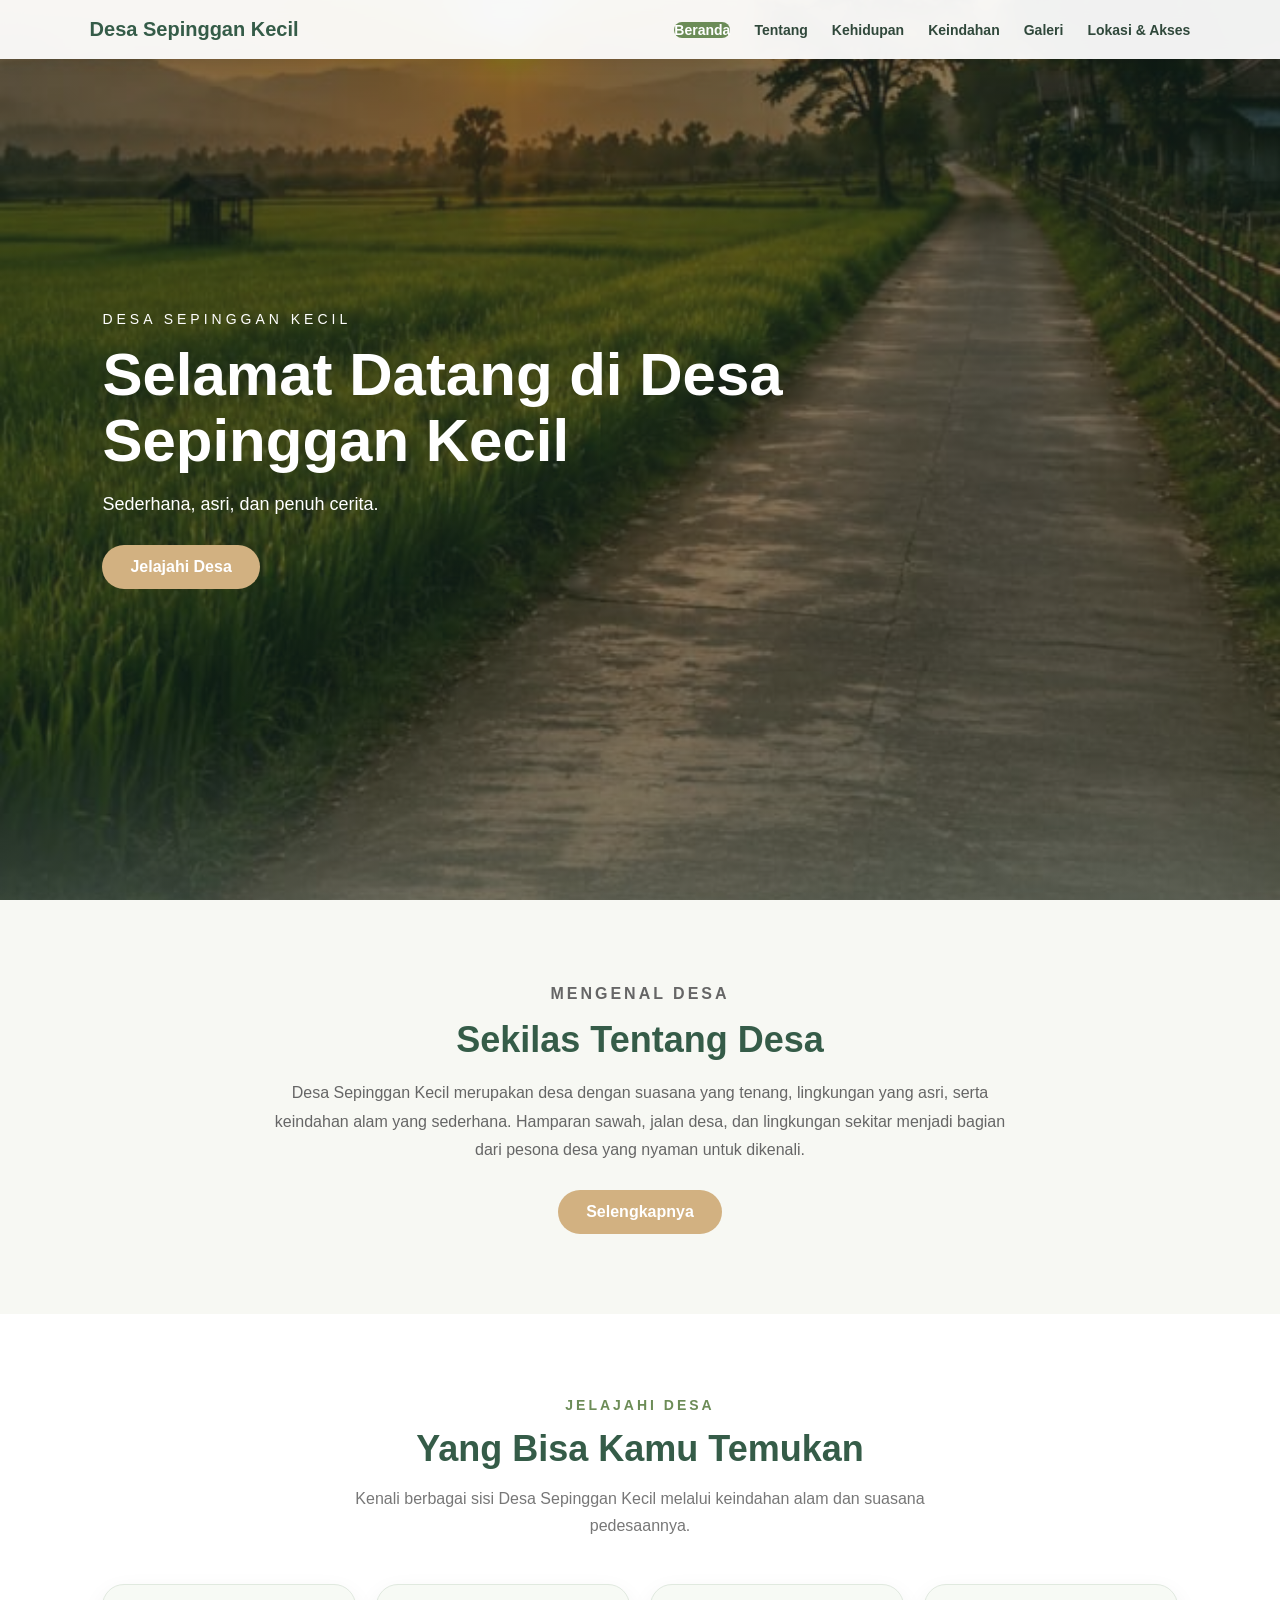
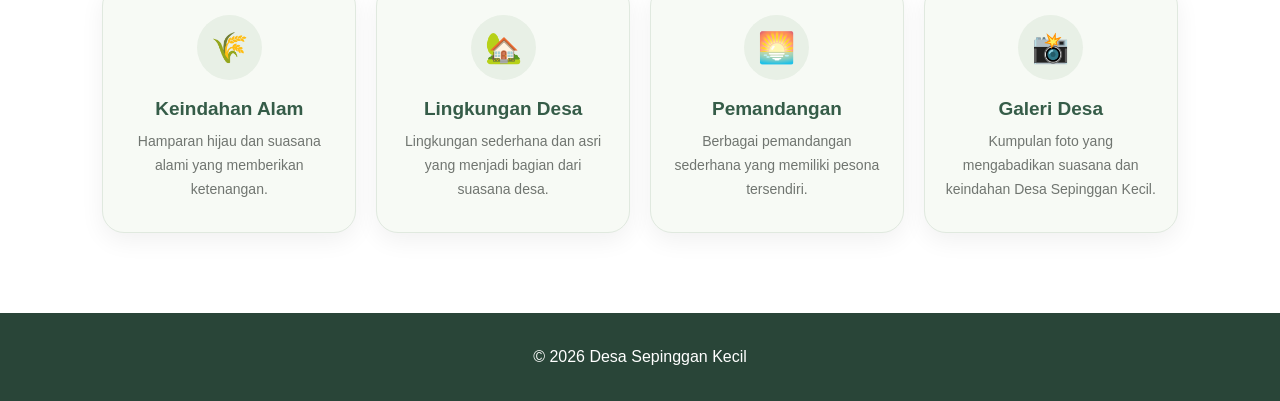
==== index.html @ f576acca "Update index.html" ====
<!DOCTYPE html>
<html lang="id">

<head>
    <meta charset="UTF-8">
    <meta name="viewport" content="width=device-width, initial-scale=1.0">

    <title>Desa Sepinggan Kecil</title>

    <link rel="stylesheet" href="style.css">
</head>

<body>

<nav>

    <div class="logo">
        Desa Sepinggan Kecil
    </div>

    <ul>
        <li><a href="index.html" class="active">Beranda</a></li>
        <li><a href="tentang.html">Tentang</a></li>
        <li><a href="kehidupan.html">Kehidupan</a></li>
        <li><a href="keindahan.html">Keindahan</a></li>
        <li><a href="galeri.html">Galeri</a></li>
        <li><a href="lokasi.html">Lokasi & Akses</a></li>
    </ul>

</nav>


<!-- HERO -->

<section class="hero">

    <div class="hero-content">

        <div class="hero-small">
            DESA SEPINGGAN KECIL
        </div>

        <h1>
            Selamat Datang di Desa Sepinggan Kecil
        </h1>

        <p>
            Sederhana, asri, dan penuh cerita.
        </p>

        <a href="#sekilas" class="btn">
            Jelajahi Desa
        </a>

    </div>

</section>


<!-- SEKILAS TENTANG DESA -->

<section class="sekilas" id="sekilas">

    <div class="sekilas-content">

        <p class="sekilas-label">
            Mengenal Desa
        </p>

        <h2>
            Sekilas Tentang Desa
        </h2>

        <p>
            Desa Sepinggan Kecil merupakan desa dengan suasana
            yang tenang, lingkungan yang asri, serta keindahan
            alam yang sederhana. Hamparan sawah, jalan desa,
            dan lingkungan sekitar menjadi bagian dari pesona
            desa yang nyaman untuk dikenali.
        </p>

        <a href="tentang.html" class="btn">
            Selengkapnya
        </a>

    </div>

</section>


<!-- YANG BISA KAMU TEMUKAN -->

<section class="temukan">

    <div class="temukan-title">

        <p class="label">
            Jelajahi Desa
        </p>

        <h2>
            Yang Bisa Kamu Temukan
        </h2>

        <p>
            Kenali berbagai sisi Desa Sepinggan Kecil melalui
            keindahan alam dan suasana pedesaannya.
        </p>

    </div>


    <div class="temukan-container">


        <div class="temukan-card">

            <div class="temukan-icon">
                🌾
            </div>

            <h3>
                Keindahan Alam
            </h3>

            <p>
                Hamparan hijau dan suasana alami yang memberikan
                ketenangan.
            </p>

        </div>


        <div class="temukan-card">

            <div class="temukan-icon">
                🏡
            </div>

            <h3>
                Lingkungan Desa
            </h3>

            <p>
                Lingkungan sederhana dan asri yang menjadi bagian
                dari suasana desa.
            </p>

        </div>


        <div class="temukan-card">

            <div class="temukan-icon">
                🌅
            </div>

            <h3>
                Pemandangan
            </h3>

            <p>
                Berbagai pemandangan sederhana yang memiliki
                pesona tersendiri.
            </p>

        </div>


        <div class="temukan-card">

            <div class="temukan-icon">
                📸
            </div>

            <h3>
                Galeri Desa
            </h3>

            <p>
                Kumpulan foto yang mengabadikan suasana dan
                keindahan Desa Sepinggan Kecil.
            </p>

        </div>


    </div>

</section>


<!-- FOOTER -->

<footer>

    <p>
        © 2026 Desa Sepinggan Kecil
    </p>

</footer>

</body>
    </html>
---- style.css ----
/* =========================================
RESET
========================================= */

* {
    margin: 0;
    padding: 0;
    box-sizing: border-box;
    scroll-behavior: smooth;
}

body {
    margin: 0;
    font-family: Arial, sans-serif;
    background-image: url("background-sawah.jpg");
    background-size: cover;
    background-position: center;
    background-attachment: fixed;
}


/* =========================================
NAVBAR
========================================= */

nav {
    position: fixed;
    top: 0;
    left: 0;
    width: 100%;
    padding: 18px 7%;
    display: flex;
    justify-content: space-between;
    align-items: center;
    background: rgba(255,255,255,0.94);
    backdrop-filter: blur(10px);
    box-shadow: 0 3px 15px rgba(0,0,0,0.08);
    z-index: 1000;
}

.logo {
    font-size: 20px;
    font-weight: bold;
    color: #355c48;
}

nav ul {
    display: flex;
    gap: 24px;
    list-style: none;
}

nav ul li a {
    text-decoration: none;
    color: #30483b;
    font-size: 14px;
    font-weight: 600;
}

nav ul li a:hover {
    color: #a27b4e;
}


/* =========================================
LANDING PAGE
========================================= */

.hero {
    min-height: 100vh;
    padding: 120px 8%;
    display: flex;
    align-items: center;

    background:
        linear-gradient(rgba(25,48,38,0.52), rgba(25,48,38,0.52)),
        url("hero.jpg") center/cover no-repeat;

    color: white;
}

.hero-content {
    max-width: 700px;
}

.hero-small {
    letter-spacing: 4px;
    font-size: 14px;
    margin-bottom: 15px;
}

.hero h1 {
    font-size: 60px;
    line-height: 1.1;
    margin-bottom: 20px;
}

.hero p {
    font-size: 18px;
    margin-bottom: 30px;
}

.btn {
    display: inline-block;
    padding: 13px 28px;
    background: #d2b181;
    color: white;
    text-decoration: none;
    border-radius: 30px;
    font-weight: bold;
}

.btn:hover {
    background: #ad8a5d;
}


/* =========================================
SECTION
========================================= */

section {
    padding: 90px 8%;
}

.title {
    text-align: center;
    margin-bottom: 45px;
}

.title h2 {
    font-size: 36px;
    color: #355c48;
    margin-bottom: 10px;
}

.title p {
    color: #777;
}


/* =========================================
ABOUT
========================================= */

.about {
    max-width: 1100px;
    margin: auto;
    display: grid;
    grid-template-columns: 1fr 1fr;
    gap: 45px;
    align-items: center;
}

.about img {
    width: 100%;
    height: 380px;
    object-fit: cover;
    border-radius: 25px;
    box-shadow: 0 10px 30px rgba(0,0,0,0.12);
}


/* =========================================
CARDS
========================================= */

.card-container {
    max-width: 1100px;
    margin: auto;
    display: grid;
    grid-template-columns: repeat(3, 1fr);
    gap: 25px;
}

.card {
    background: white;
    padding: 30px;
    border-radius: 22px;
    box-shadow: 0 8px 25px rgba(0,0,0,0.07);
    transition: 0.3s;
}

.card:hover {
    transform: translateY(-8px);
}

.card img {
    width: 100%;
    height: 210px;
    object-fit: cover;
    border-radius: 17px;
    margin-bottom: 15px;
}

.card h3 {
    color: #355c48;
    margin-bottom: 10px;
}


/* =========================================
PAGE HEADER
========================================= */

.page-header {
    padding: 150px 8% 80px;
    text-align: center;
    background: #355c48;
    color: white;
}

.page-header h1 {
    font-size: 45px;
    margin-bottom: 10px;
}


/* =========================================
CONTENT
========================================= */

.content {
    max-width: 1000px;
    margin: auto;
}

.info-box {
    background: white;
    padding: 35px;
    margin-bottom: 25px;
    border-radius: 22px;
    box-shadow: 0 8px 25px rgba(0,0,0,0.07);
}

.info-box h2 {
    color: #355c48;
    margin-bottom: 15px;
}


/* =========================================
GALLERY
========================================= */

.gallery {
    max-width: 1100px;
    margin: auto;
    display: grid;
    grid-template-columns: repeat(3, 1fr);
    gap: 20px;
}

.gallery img {
    width: 100%;
    height: 240px;
    object-fit: cover;
    border-radius: 20px;
    transition: 0.3s;
}

.gallery img:hover {
    transform: scale(1.03);
}


/* =========================================
FOOTER
========================================= */

footer {
    padding: 35px;
    text-align: center;
    background: #294538;
    color: white;
}


/* =========================================
HP
========================================= */

@media (max-width: 800px) {

    nav {
        padding: 14px 5%;
        flex-direction: column;
        gap: 10px;
    }

    nav ul {
        gap: 10px;
        flex-wrap: wrap;
        justify-content: center;
    }

    nav ul li a {
        font-size: 11px;
    }

    .hero {
        padding: 150px 7% 80px;
    }

    .hero h1 {
        font-size: 42px;
    }

    .hero p {
        font-size: 16px;
    }

    .about,
    .card-container,
    .gallery {
        grid-template-columns: 1fr;
    }

    section {
        padding: 65px 6%;
    }

    .title h2 {
        font-size: 30px;
    }

    .page-header h1 {
        font-size: 38px;
    }
}


/* =========================================
HALAMAN KEHIDUPAN
========================================= */

.kehidupan {
    width: 90%;
    max-width: 1100px;
    margin: 60px auto;
}

.kehidupan .title {
    text-align: center;
    margin-bottom: 45px;
}

.kehidupan .title h2 {
    color: #356859;
    font-size: 32px;
    margin-bottom: 10px;
}

.kehidupan .title p {
    color: #6f8f80;
    font-size: 17px;
}


/* KARTU KEHIDUPAN */

.life-card {
    display: grid;
    grid-template-columns: 48% 52%;
    align-items: center;

    background: #f7faf5;

    border-radius: 25px;

    margin-bottom: 40px;

    padding: 22px;

    box-shadow: 0 8px 25px rgba(53, 104, 89, 0.12);

    border: 1px solid #dce9df;

    overflow: hidden;
}


/* GAMBAR */

.life-image {
    width: 100%;
    height: 330px;

    border-radius: 20px;

    overflow: hidden;

    background: #dfece2;

    border: 7px solid #ffffff;

    box-shadow: 0 5px 18px rgba(53, 104, 89, 0.15);
}

.life-image img {
    width: 100%;
    height: 100%;

    object-fit: cover;

    display: block;

    transition: transform 0.5s ease;
}

.life-image:hover img {
    transform: scale(1.06);
}


/* TEKS */

.life-text {
    padding: 30px 40px;
}

.life-icon {
    font-size: 38px;
    margin-bottom: 8px;
}

.life-text h3 {
    color: #356859;
    font-size: 28px;
    margin: 8px 0 15px;
}

.life-text p {
    color: #587568;
    font-size: 16px;
    line-height: 1.8;
    margin: 0;
    max-width: 470px;
}


/* KARTU KEDUA DIBALIK */

.life-card.reverse {
    grid-template-columns: 52% 48%;
}

.life-card.reverse .life-image {
    order: 2;
}

.life-card.reverse .life-text {
    order: 1;
}


/* RINGKASAN */

.life-summary {
    display: grid;
    grid-template-columns: repeat(3, 1fr);
    gap: 20px;
    margin-top: 55px;
}

.life-summary div {
    text-align: center;
    background: #edf5ee;
    padding: 25px 15px;
    border-radius: 20px;
    border: 1px solid #d5e5d8;
    transition: 0.3s;
}

.life-summary div:hover {
    transform: translateY(-5px);
    box-shadow: 0 8px 20px rgba(53, 104, 89, 0.12);
}

.life-summary span {
    display: block;
    font-size: 32px;
    margin-bottom: 8px;
}

.life-summary strong {
    color: #356859;
    font-size: 19px;
}

.life-summary p {
    color: #6f8f80;
    margin-top: 7px;
}


/* MENU AKTIF */

nav ul li a.active {
    background: #6c8c57;
    color: white;
    border-radius: 25px;
}


/* =========================================
TENTANG DESA
========================================= */

.profile-card {
    display: flex;
    align-items: center;
    gap: 30px;

    background: white;

    padding: 25px;

    margin-bottom: 25px;

    border-radius: 15px;

    box-shadow: 0 5px 15px rgba(0, 0, 0, 0.10);
}

.profile-image {
    width: 300px;
    height: 200px;

    flex-shrink: 0;

    overflow: hidden;

    border-radius: 12px;

    background: #eaeaea;
}

.profile-image img {
    width: 100%;
    height: 100%;

    object-fit: cover;

    display: block;
}

.profile-text {
    flex: 1;
}

.profile-text h2 {
    margin-top: 0;
    margin-bottom: 12px;
}

.profile-text p {
    line-height: 1.8;
}


/* =========================================
KAWASAN SEKITAR
========================================= */

.area-section {
    margin-top: 40px;
}

.area-section h2 {
    text-align: center;
    margin-bottom: 10px;
}

.area-intro {
    text-align: center;
    max-width: 700px;
    margin: 0 auto 25px;
    line-height: 1.6;
}

.area-container {
    display: grid;
    grid-template-columns: repeat(3, 1fr);
    gap: 20px;
    max-width: 1000px;
    margin: 25px auto;
}

.area-box {
    background: #f5f5f5;

    padding: 20px;

    min-height: 150px;

    border-radius: 12px;

    text-align: center;

    border: 2px solid #d8d8d8;

    box-shadow: 0 4px 12px rgba(0, 0, 0, 0.10);

    display: flex;
    flex-direction: column;
    justify-content: center;
    align-items: center;
}

.area-icon {
    font-size: 28px;
    margin-bottom: 8px;
}

.area-box h3 {
    margin: 8px 0;
    color: #355c48;
}

.area-box p {
    line-height: 1.6;
    color: #555;
}


/* =========================================
RESPONSIVE HP
========================================= */

@media (max-width: 768px) {

    .kehidupan {
        width: 92%;
        margin: 40px auto;
    }

    .kehidupan .title h2 {
        font-size: 27px;
    }

    .life-card,
    .life-card.reverse {
        display: block;
        padding: 15px;
        border-radius: 20px;
    }

    .life-image {
        height: 230px;
        border-radius: 16px;
    }

    .life-text,
    .life-card.reverse .life-text {
        padding: 25px 10px 15px;
    }

    .life-text h3 {
        font-size: 24px;
    }

    .life-text p {
        font-size: 15px;
        line-height: 1.7;
    }

    .life-card.reverse .life-image,
    .life-card.reverse .life-text {
        order: initial;
    }

    .life-summary {
        grid-template-columns: 1fr;
        margin-top: 35px;
    }

    .profile-card {
        flex-direction: column;
        align-items: stretch;
    }

    .profile-image {
        width: 100%;
        height: 220px;
    }

    .area-container {
        grid-template-columns: 1fr;
        max-width: 450px;
    }

    .area-section {
        padding: 20px;
    }

    .area-box {
        min-height: 120px;
    }
}
/* =========================================
   KAWASAN SEKITAR - FINAL
========================================= */

.area-section {
    margin-top: 40px;
}

.area-section h2 {
    text-align: center;
    margin-bottom: 10px;
    color: #355c48;
}

.area-intro {
    text-align: center;
    max-width: 700px;
    margin: 0 auto 25px;
    line-height: 1.6;
}

.area-container {
    width: 100%;
    max-width: 1000px;
    margin: 25px auto;

    display: grid;
    grid-template-columns: repeat(3, 1fr);
    gap: 20px;
}

.area-box {
    width: 100%;
    min-height: 150px;

    background-color: #ffffff;

    border: 2px solid #d8d8d8;
    border-radius: 15px;

    padding: 25px 20px;

    text-align: center;

    box-shadow: 0 5px 15px rgba(0, 0, 0, 0.12);

    display: flex;
    flex-direction: column;
    align-items: center;
    justify-content: center;
}

.area-icon {
    font-size: 28px;
    margin-bottom: 8px;
}

.area-box h3 {
    color: #355c48;
    margin: 8px 0;
}

.area-box p {
    color: #555555;
    line-height: 1.6;
    margin-top: 5px;
}


/* =========================================
   KAWASAN SEKITAR DI HP
========================================= */

@media (max-width: 768px) {

    .area-container {
        grid-template-columns: 1fr;
        width: 100%;
    }

    .area-box {
        min-height: 120px;
        padding: 20px;
    }

}
/* =========================================
   SEKILAS TENTANG DESA
========================================= */

.sekilas {
    background: #f7f8f3;
    text-align: center;
    padding: 80px 8%;
}

.sekilas-content {
    max-width: 750px;
    margin: auto;
}

.sekilas-label {
    color: #6c8c57;
    font-size: 14px;
    font-weight: bold;
    letter-spacing: 3px;
    text-transform: uppercase;
    margin-bottom: 10px;
}

.sekilas h2 {
    color: #355c48;
    font-size: 36px;
    margin-bottom: 18px;
}

.sekilas p {
    color: #666;
    font-size: 16px;
    line-height: 1.8;
}

.sekilas .btn {
    margin-top: 25px;
}


/* =========================================
   YANG BISA KAMU TEMUKAN
========================================= */

.temukan {
    background: #ffffff;
    padding: 80px 8%;
    text-align: center;
}

.temukan-title {
    max-width: 650px;
    margin: 0 auto 45px;
}

.temukan-title .label {
    color: #6c8c57;
    font-size: 14px;
    font-weight: bold;
    letter-spacing: 3px;
    text-transform: uppercase;
    margin-bottom: 10px;
}

.temukan-title h2 {
    color: #355c48;
    font-size: 36px;
    margin-bottom: 15px;
}

.temukan-title p {
    color: #777;
    line-height: 1.7;
}

.temukan-container {
    max-width: 1100px;
    margin: auto;

    display: grid;
    grid-template-columns: repeat(4, 1fr);
    gap: 20px;
}

.temukan-card {
    background: #f7faf5;
    padding: 30px 20px;

    border-radius: 22px;
    border: 1px solid #e0e9df;

    box-shadow: 0 8px 25px rgba(0,0,0,0.06);

    transition: 0.3s;
}

.temukan-card:hover {
    transform: translateY(-7px);
}

.temukan-icon {
    width: 65px;
    height: 65px;

    margin: 0 auto 18px;

    display: flex;
    align-items: center;
    justify-content: center;

    background: #e8f0e6;
    border-radius: 50%;

    font-size: 30px;
}

.temukan-card h3 {
    color: #355c48;
    font-size: 19px;
    margin-bottom: 10px;
}

.temukan-card p {
    color: #707570;
    font-size: 14px;
    line-height: 1.7;
}


/* =========================================
   SEKILAS & TEMUKAN DI HP
========================================= */

@media (max-width: 768px) {

    .sekilas {
        padding: 65px 7%;
    }

    .sekilas h2 {
        font-size: 29px;
    }

    .temukan {
        padding: 65px 6%;
    }

    .temukan-title h2 {
        font-size: 29px;
    }

    .temukan-container {
        grid-template-columns: repeat(2, 1fr);
        gap: 15px;
    }

    .temukan-card {
        padding: 25px 15px;
    }

    .temukan-card h3 {
        font-size: 17px;
    }

    .temukan-card p {
        font-size: 13px;
    }
    }
/* =========================================
   JELAJAH KEINDAHAN DESA
========================================= */


/* HERO */

.beauty-hero {
    min-height: 90vh;

    position: relative;

    display: flex;
    align-items: center;

    padding: 130px 8% 80px;

    background:
        url("keindahan.jpg")
        center/cover no-repeat;

    color: white;
}

.beauty-overlay {
    position: absolute;

    inset: 0;

    background:
        linear-gradient(
            90deg,
            rgba(25, 48, 38, 0.78),
            rgba(25, 48, 38, 0.30)
        );
}

.beauty-hero-content {
    position: relative;

    z-index: 2;

    max-width: 650px;
}

.beauty-label {
    font-size: 13px;

    letter-spacing: 4px;

    font-weight: bold;

    margin-bottom: 18px;
}

.beauty-hero h1 {
    font-size: 64px;

    line-height: 1.05;

    margin-bottom: 22px;
}

.beauty-hero-content > p:not(.beauty-label) {
    font-size: 18px;

    line-height: 1.7;

    max-width: 500px;

    margin-bottom: 30px;
}

.beauty-btn {
    display: inline-block;

    padding: 13px 27px;

    background: #d2b181;

    color: white;

    text-decoration: none;

    border-radius: 30px;

    font-weight: bold;

    transition: 0.3s;
}

.beauty-btn:hover {
    background: #ad8a5d;

    transform: translateY(-2px);
}


/* INTRO */

.beauty-intro {
    background: #f7f8f3;

    text-align: center;

    padding: 90px 8%;
}

.beauty-small-title,
.beauty-heading > p {
    color: #6c8c57;

    font-size: 13px;

    font-weight: bold;

    letter-spacing: 3px;

    margin-bottom: 12px;
}

.beauty-intro h2 {
    color: #355c48;

    font-size: 38px;

    margin-bottom: 20px;
}

.beauty-intro-text {
    max-width: 700px;

    margin: auto;

    color: #707570;

    font-size: 16px;

    line-height: 1.9;
}


/* HEADING */

.beauty-heading {
    text-align: center;

    margin-bottom: 45px;
}

.beauty-heading h2 {
    color: #355c48;

    font-size: 36px;

    margin-bottom: 10px;
}

.beauty-heading span {
    color: #777;

    font-size: 15px;
}


/* WAKTU TERBAIK */

.beauty-time {
    padding: 90px 8%;

    background: white;
}

.time-grid {
    max-width: 1100px;

    margin: auto;

    display: grid;

    grid-template-columns:
        repeat(3, 1fr);

    gap: 25px;
}

.time-card {
    background: #f7faf5;

    border-radius: 25px;

    overflow: hidden;

    box-shadow:
        0 10px 30px
        rgba(0,0,0,0.07);

    transition: 0.3s;
}

.time-card:hover {
    transform: translateY(-8px);
}

.time-card img {
    width: 100%;

    height: 260px;

    object-fit: cover;

    display: block;
}

.time-content {
    padding: 25px;
}

.time-content span {
    font-size: 28px;
}

.time-content h3 {
    color: #355c48;

    font-size: 23px;

    margin: 8px 0 12px;
}

.time-content p {
    color: #707570;

    font-size: 14px;

    line-height: 1.7;
}


/* SUDUT-SUDUT */

.corner-section {
    padding: 90px 8%;

    background: #f7f8f3;
}

.corner-grid {
    max-width: 1100px;

    margin: auto;

    display: grid;

    grid-template-columns:
        repeat(3, 1fr);

    gap: 20px;
}

.corner-card {
    background: white;

    padding: 30px 25px;

    border-radius: 22px;

    border: 1px solid #e0e9df;

    box-shadow:
        0 7px 22px
        rgba(0,0,0,0.05);

    transition: 0.3s;
}

.corner-card:hover {
    transform: translateY(-6px);

    box-shadow:
        0 12px 28px
        rgba(0,0,0,0.09);
}

.corner-icon {
    width: 58px;

    height: 58px;

    display: flex;

    align-items: center;

    justify-content: center;

    background: #edf4ea;

    border-radius: 50%;

    font-size: 27px;

    margin-bottom: 17px;
}

.corner-card h3 {
    color: #355c48;

    font-size: 20px;

    margin-bottom: 10px;
}

.corner-card p {
    color: #737873;

    font-size: 14px;

    line-height: 1.7;
}


/* PENUTUP */

.beauty-ending {
    min-height: 420px;

    display: flex;

    align-items: center;

    justify-content: center;

    text-align: center;

    padding: 80px 8%;

    background:
        linear-gradient(
            rgba(25,48,38,0.70),
            rgba(25,48,38,0.70)
        ),
        url("senja.jpg")
        center/cover no-repeat;

    color: white;
}

.ending-content {
    max-width: 700px;
}

.ending-content > p {
    letter-spacing: 4px;

    font-size: 13px;

    font-weight: bold;

    margin-bottom: 12px;
}

.ending-content h2 {
    font-size: 42px;

    margin-bottom: 15px;
}

.ending-content span {
    display: block;

    font-size: 16px;

    line-height: 1.7;

    margin-bottom: 25px;
}


/* =========================================
   KEINDAHAN - HP
========================================= */

@media (max-width: 768px) {

    .beauty-hero {
        min-height: 80vh;

        padding:
            130px
            7%
            70px;
    }

    .beauty-hero h1 {
        font-size: 43px;
    }

    .beauty-hero-content > p:not(.beauty-label) {
        font-size: 16px;
    }

    .beauty-intro {
        padding: 65px 7%;
    }

    .beauty-intro h2 {
        font-size: 29px;
    }

    .beauty-time,
    .corner-section {
        padding: 65px 6%;
    }

    .beauty-heading h2 {
        font-size: 29px;
    }

    .time-grid {
        grid-template-columns: 1fr;

        gap: 20px;
    }

    .time-card img {
        height: 230px;
    }

    .corner-grid {
        grid-template-columns:
            repeat(2, 1fr);

        gap: 15px;
    }

    .corner-card {
        padding: 23px 17px;
    }

    .corner-card h3 {
        font-size: 17px;
    }

    .corner-card p {
        font-size: 13px;
    }

    .beauty-ending {
        min-height: 380px;

        padding: 65px 7%;
    }

    .ending-content h2 {
        font-size: 31px;
    }

        }
.nav-links a.active {
    background-color: #7a9b68;
    color: white;
    padding: 8px 18px;
    border-radius: 25px;
}
/* =========================================
   GALERI DESA - AESTHETIC
========================================= */

.gallery-hero {
    min-height: 520px;
    margin-top: 0;

    display: flex;
    align-items: center;
    justify-content: center;

    text-align: center;

    background:
        linear-gradient(
            rgba(35, 70, 55, 0.48),
            rgba(35, 70, 55, 0.58)
        ),
        url("foto5.jpg") center/cover no-repeat;

    color: white;
}

.gallery-hero-content {
    max-width: 750px;
    padding: 120px 25px 60px;
}

.gallery-hero-content p {
    letter-spacing: 5px;
    font-size: 13px;
    margin-bottom: 18px;
}

.gallery-hero-content h1 {
    font-size: 64px;
    margin: 0 0 18px;
    line-height: 1.1;
}

.gallery-hero-content span {
    font-size: 19px;
    line-height: 1.7;
}


/* =========================================
   INTRO GALERI
========================================= */

.gallery-intro {
    max-width: 750px;
    margin: auto;

    padding: 90px 25px 55px;

    text-align: center;
}

.gallery-label {
    color: #789276;
    font-size: 13px;
    font-weight: bold;
    letter-spacing: 4px;

    margin-bottom: 12px;
}

.gallery-intro h2 {
    color: #355c48;
    font-size: 38px;
    margin-bottom: 15px;
}

.gallery-intro > p:last-child {
    color: #6c7d73;
    font-size: 17px;
    line-height: 1.8;
}


/* =========================================
   AREA FOTO
========================================= */

.village-gallery {
    max-width: 1100px;
    margin: auto;

    padding: 20px 8% 100px;

    display: grid;
    grid-template-columns: repeat(2, 1fr);
    gap: 30px;
}


/* =========================================
   KARTU FOTO
========================================= */

.gallery-card {
    background: #ffffff;

    border-radius: 26px;

    overflow: hidden;

    box-shadow:
        0 12px 35px rgba(48, 72, 59, 0.10);

    border: 1px solid #edf1ed;

    transition:
        transform 0.35s ease,
        box-shadow 0.35s ease;
}

.gallery-card:hover {
    transform: translateY(-8px);

    box-shadow:
        0 18px 40px rgba(48, 72, 59, 0.16);
}


/* =========================================
   FOTO
========================================= */

.gallery-image {
    width: 100%;
    height: 300px;

    overflow: hidden;

    background: #e8eee9;
}

.gallery-image img {
    width: 100%;
    height: 100%;

    display: block;

    object-fit: cover;

    transition: transform 0.6s ease;
}

.gallery-card:hover .gallery-image img {
    transform: scale(1.06);
}


/* FOTO BESAR */

.gallery-large {
    grid-row: span 2;
}

.gallery-large .gallery-image {
    height: 470px;
}


/* FOTO LEBAR */

.gallery-wide {
    grid-column: span 2;
}

.gallery-wide .gallery-image {
    height: 360px;
}


/* =========================================
   INFORMASI FOTO
========================================= */

.gallery-info {
    padding: 25px 28px 28px;
}

.gallery-info > span {
    display: block;

    color: #9aa99e;

    font-size: 12px;
    font-weight: bold;

    letter-spacing: 2px;

    margin-bottom: 8px;
}

.gallery-info h3 {
    color: #355c48;

    font-size: 24px;

    margin: 0 0 9px;
}

.gallery-info p {
    color: #697a70;

    font-size: 15px;

    line-height: 1.7;

    margin: 0;
}


/* =========================================
   FOTO TERAKHIR
========================================= */

.gallery-final {
    grid-column: span 2;

    display: grid;
    grid-template-columns: 1.3fr 1fr;

    align-items: stretch;
}

.gallery-final .gallery-image {
    height: 330px;
}

.gallery-final .gallery-info {
    display: flex;
    flex-direction: column;
    justify-content: center;

    padding: 35px;
}


/* =========================================
   PENUTUP
========================================= */

.gallery-ending {
    padding: 100px 8%;

    text-align: center;

    background:
        linear-gradient(
            rgba(41, 69, 56, 0.93),
            rgba(41, 69, 56, 0.93)
        ),
        url("foto2.jpg") center/cover no-repeat;

    color: white;
}

.gallery-ending p {
    letter-spacing: 4px;
    font-size: 12px;

    margin-bottom: 14px;
}

.gallery-ending h2 {
    font-size: 36px;

    margin-bottom: 12px;
}

.gallery-ending span {
    font-size: 16px;

    line-height: 1.7;

    opacity: 0.9;
}


/* =========================================
   GALERI - HP
========================================= */

@media (max-width: 768px) {

    .gallery-hero {
        min-height: 480px;
    }

    .gallery-hero-content {
        padding: 130px 25px 60px;
    }

    .gallery-hero-content h1 {
        font-size: 43px;
    }

    .gallery-hero-content span {
        font-size: 16px;
    }


    .gallery-intro {
        padding: 70px 25px 35px;
    }

    .gallery-intro h2 {
        font-size: 30px;
    }


    .village-gallery {
        grid-template-columns: 1fr;

        padding: 15px 6% 70px;

        gap: 22px;
    }


    .gallery-large {
        grid-row: auto;
    }

    .gallery-large .gallery-image {
        height: 300px;
    }


    .gallery-wide {
        grid-column: auto;
    }

    .gallery-wide .gallery-image {
        height: 280px;
    }


    .gallery-final {
        grid-column: auto;

        display: block;
    }

    .gallery-final .gallery-image {
        height: 280px;
    }

    .gallery-final .gallery-info {
        padding: 25px 28px 28px;
    }


    .gallery-image {
        height: 270px;
    }


    .gallery-info {
        padding: 22px 24px 25px;
    }

    .gallery-info h3 {
        font-size: 22px;
    }


    .gallery-ending {
        padding: 75px 8%;
    }

    .gallery-ending h2 {
        font-size: 28px;
    }

        }
/* =========================================
   TENTANG DESA - REDESIGN
========================================= */

/* LATAR BAGIAN TENTANG */
.content {
    max-width: 950px;
    margin: auto;
}


/* =========================================
   KOTAK INFORMASI
========================================= */

.info-box {
    background: rgba(255, 255, 255, 0.97);
    padding: 26px 30px;
    margin-bottom: 18px;

    border-radius: 18px;
    border: 1px solid #e2e9e3;

    box-shadow: 0 6px 20px rgba(53, 92, 72, 0.08);
}

.info-box h2 {
    color: #355c48;
    font-size: 23px;
    margin-bottom: 10px;
}

.info-box p {
    color: #59655f;
    font-size: 15px;
    line-height: 1.75;
}


/* =========================================
   KARTU ADMINISTRATIF & PENDIDIKAN
========================================= */

.profile-card {
    display: grid;
    grid-template-columns: 280px 1fr;
    align-items: center;

    gap: 28px;

    background: rgba(255, 255, 255, 0.97);

    padding: 18px;
    margin-bottom: 18px;

    border-radius: 20px;

    border: 1px solid #e1e9e2;

    box-shadow: 0 7px 22px rgba(53, 92, 72, 0.08);

    transition: 0.3s ease;
}

.profile-card:hover {
    transform: translateY(-3px);
    box-shadow: 0 11px 26px rgba(53, 92, 72, 0.12);
}

.profile-image {
    width: 100%;
    height: 185px;

    overflow: hidden;
    border-radius: 15px;

    background: #e8eee9;
}

.profile-image img {
    width: 100%;
    height: 100%;

    object-fit: cover;
    display: block;

    transition: transform 0.4s ease;
}

.profile-card:hover .profile-image img {
    transform: scale(1.03);
}

.profile-text {
    padding: 5px 10px;
}

.profile-text h2 {
    color: #355c48;

    font-size: 25px;

    margin: 0 0 10px;
}

.profile-text p {
    color: #59655f;

    font-size: 15px;

    line-height: 1.75;

    margin: 0;
}


/* =========================================
   KAWASAN SEKITAR
========================================= */

.area-section {
    margin-top: 32px;

    padding: 28px 0 5px;
}

.area-section h2 {
    text-align: center;

    color: #355c48;

    font-size: 30px;

    margin-bottom: 8px;
}

.area-intro {
    text-align: center;

    max-width: 650px;

    margin: 0 auto 22px;

    color: #65716a;

    font-size: 14px;

    line-height: 1.7;
}


/* =========================================
   GRID KAWASAN
========================================= */

.area-container {
    width: 100%;

    max-width: 900px;

    margin: 0 auto;

    display: grid;

    grid-template-columns: repeat(3, 1fr);

    gap: 14px;
}


/* =========================================
   KOTAK KAWASAN
========================================= */

.area-box {
    background: #ffffff;

    padding: 17px 15px;

    min-height: auto;

    border-radius: 16px;

    text-align: center;

    border: 1px solid #e0e8e1;

    box-shadow: 0 5px 16px rgba(53, 92, 72, 0.07);

    display: flex;

    flex-direction: column;

    justify-content: center;

    align-items: center;

    transition: 0.3s ease;
}

.area-box:hover {
    transform: translateY(-3px);

    border-color: #b9cdbb;

    box-shadow: 0 9px 22px rgba(53, 92, 72, 0.11);
}


/* =========================================
   ICON KAWASAN
========================================= */

.area-icon {
    font-size: 22px;

    margin-bottom: 4px;
}


/* =========================================
   JUDUL KAWASAN
========================================= */

.area-box h3 {
    color: #355c48;

    font-size: 17px;

    font-weight: 700;

    margin: 4px 0 5px;
}


/* =========================================
   TEKS KAWASAN
========================================= */

.area-box p {
    color: #68736c;

    font-size: 13px;

    line-height: 1.55;

    margin: 0;
}


/* =========================================
   HP - TENTANG DESA
========================================= */

@media (max-width: 768px) {

    .content {
        width: 92%;
    }


    /* KOTAK INFO */

    .info-box {
        padding: 21px 19px;

        margin-bottom: 15px;

        border-radius: 17px;
    }

    .info-box h2 {
        font-size: 21px;
    }

    .info-box p {
        font-size: 14px;

        line-height: 1.65;
    }


    /* PROFIL */

    .profile-card {
        display: block;

        padding: 14px;

        margin-bottom: 15px;

        border-radius: 18px;
    }

    .profile-image {
        width: 100%;

        height: 185px;

        margin-bottom: 14px;

        border-radius: 14px;
    }

    .profile-text {
        padding: 2px 5px 6px;
    }

    .profile-text h2 {
        font-size: 21px;

        margin-bottom: 8px;
    }

    .profile-text p {
        font-size: 14px;

        line-height: 1.7;
    }


    /* KAWASAN */

    .area-section {
        margin-top: 25px;

        padding: 20px 0 0;
    }

    .area-section h2 {
        font-size: 27px;

        margin-bottom: 7px;
    }

    .area-intro {
        font-size: 13px;

        line-height: 1.65;

        margin-bottom: 17px;
    }

    .area-container {
        grid-template-columns: repeat(2, 1fr);

        gap: 11px;

        width: 100%;
    }

    .area-box {
        padding: 15px 10px;

        border-radius: 14px;
    }

    .area-icon {
        font-size: 20px;

        margin-bottom: 3px;
    }

    .area-box h3 {
        font-size: 14px;

        margin: 3px 0 4px;
    }

    .area-box p {
        font-size: 12px;

        line-height: 1.5;
    }

    }
/* =========================================
   HALAMAN LOKASI
========================================= */

.lokasi-hero {
    min-height: 300px;
    display: flex;
    align-items: center;
    justify-content: center;
    text-align: center;
    padding: 60px 20px;
    background: linear-gradient(135deg, #6f8f5f, #9caf88);
    color: white;
}

.lokasi-hero-content {
    max-width: 650px;
}

.lokasi-hero-content span {
    font-size: 13px;
    letter-spacing: 2px;
    font-weight: 600;
}

.lokasi-hero-content h1 {
    font-size: 38px;
    margin: 12px 0;
}

.lokasi-hero-content p {
    font-size: 16px;
    line-height: 1.7;
    margin: 0;
}


/* BAGIAN LOKASI */

.lokasi-section {
    padding: 55px 20px;
    background: #f7f8f3;
}

.lokasi-card {
    max-width: 850px;
    margin: auto;
    display: flex;
    align-items: flex-start;
    gap: 25px;
    padding: 30px;
    background: white;
    border-radius: 22px;
    box-shadow: 0 8px 25px rgba(0, 0, 0, 0.07);
}

.lokasi-icon {
    width: 55px;
    height: 55px;
    flex-shrink: 0;
    display: flex;
    align-items: center;
    justify-content: center;
    background: #e5eddc;
    border-radius: 16px;
    font-size: 25px;
}

.lokasi-info {
    flex: 1;
}

.lokasi-info h2 {
    margin: 0 0 10px;
    color: #405638;
    font-size: 25px;
}

.lokasi-info > p {
    margin: 0 0 22px;
    color: #666;
    line-height: 1.7;
}


/* DETAIL LOKASI */

.lokasi-detail {
    display: flex;
    align-items: flex-start;
    gap: 12px;
    padding: 13px 0;
    border-top: 1px solid #edf0e9;
}

.lokasi-detail span {
    font-size: 18px;
}

.lokasi-detail strong {
    display: block;
    color: #4d6543;
    margin-bottom: 3px;
}

.lokasi-detail p {
    margin: 0;
    color: #777;
    font-size: 14px;
}


/* TOMBOL GOOGLE MAPS */

.btn-lokasi {
    display: inline-block;
    margin-top: 20px;
    padding: 11px 18px;
    background: #6f8f5f;
    color: white;
    text-decoration: none;
    border-radius: 20px;
    font-size: 14px;
    transition: 0.3s;
}

.btn-lokasi:hover {
    background: #557247;
    transform: translateY(-2px);
}


/* RESPONSIVE HP */

@media (max-width: 600px) {

    .lokasi-hero {
        min-height: 250px;
        padding: 45px 20px;
    }

    .lokasi-hero-content h1 {
        font-size: 29px;
    }

    .lokasi-hero-content p {
        font-size: 14px;
    }

    .lokasi-section {
        padding: 35px 15px;
    }

    .lokasi-card {
        padding: 22px;
        gap: 16px;
        border-radius: 18px;
    }

    .lokasi-icon {
        width: 45px;
        height: 45px;
        font-size: 20px;
        border-radius: 13px;
    }

    .lokasi-info h2 {
        font-size: 21px;
    }

    .lokasi-info > p {
        font-size: 14px;
    }

    .btn-lokasi {
        width: 100%;
        text-align: center;
        padding: 11px 0;
    }
    }
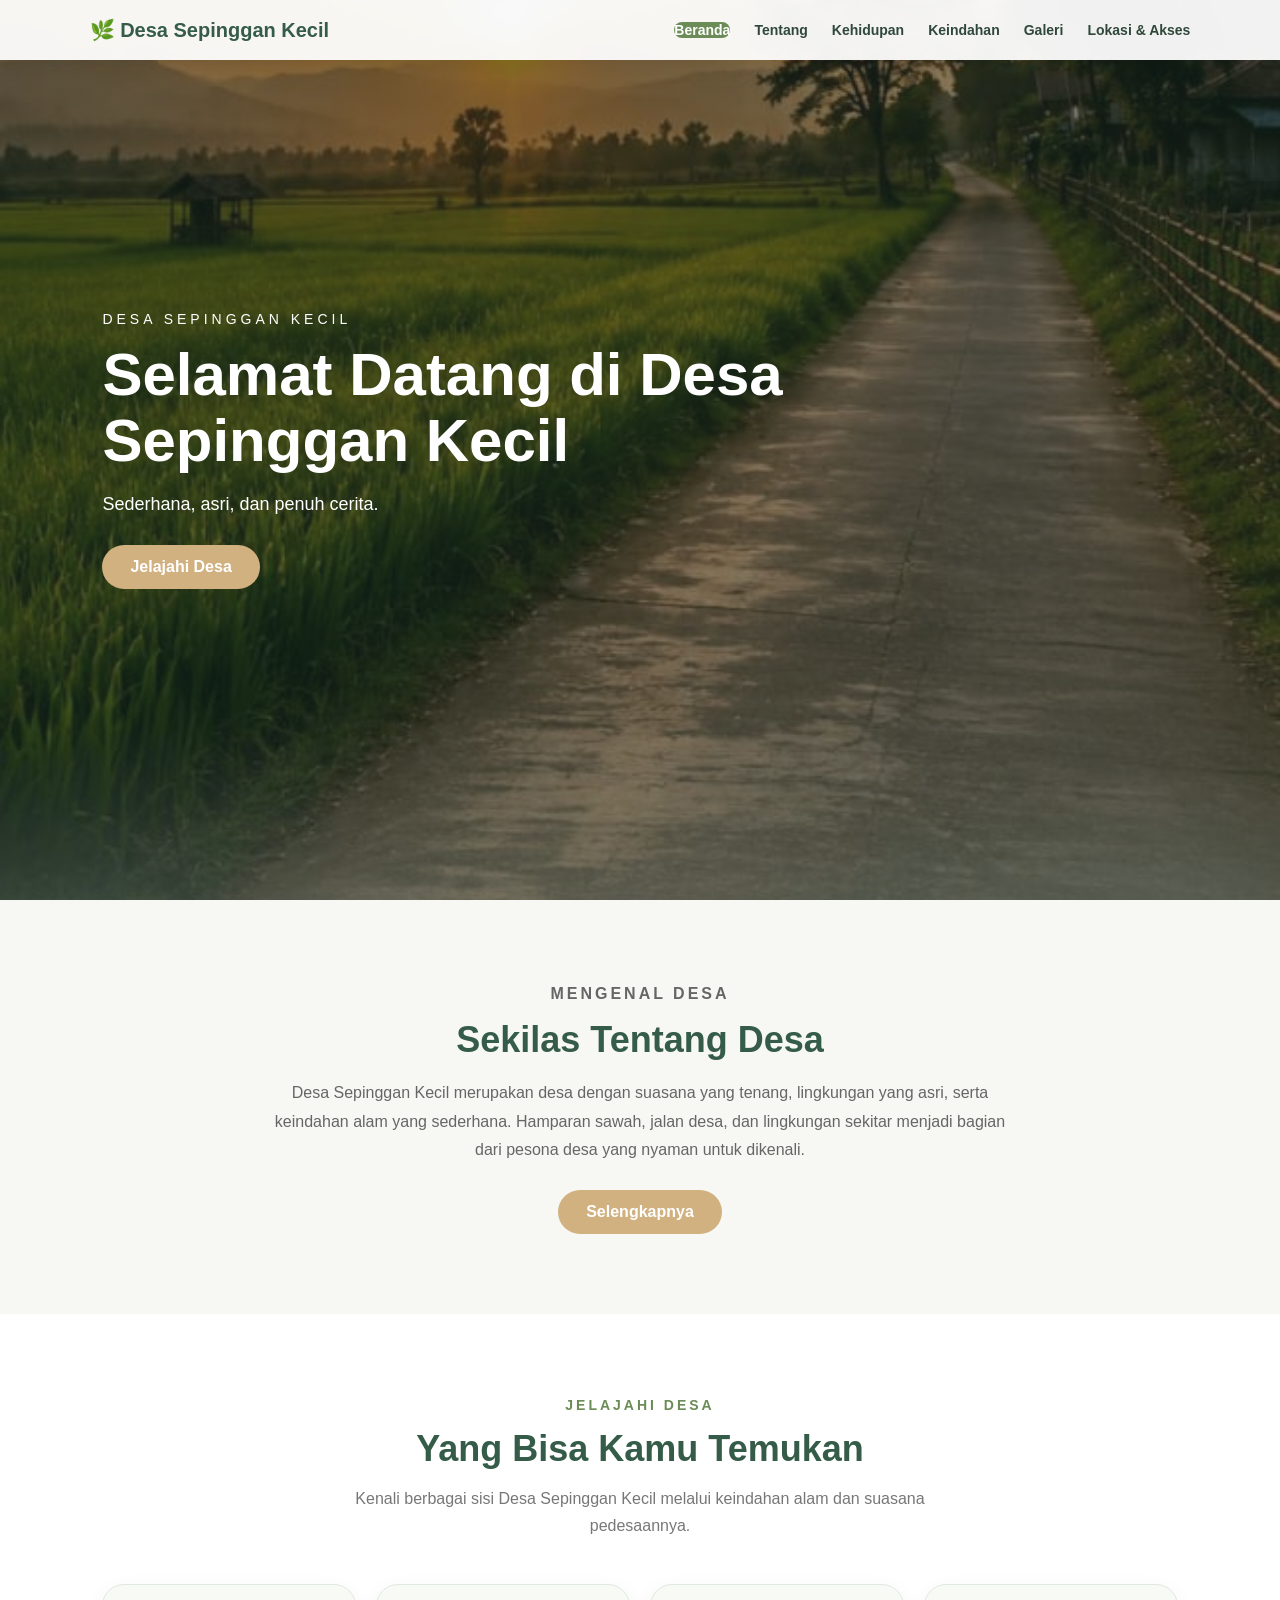
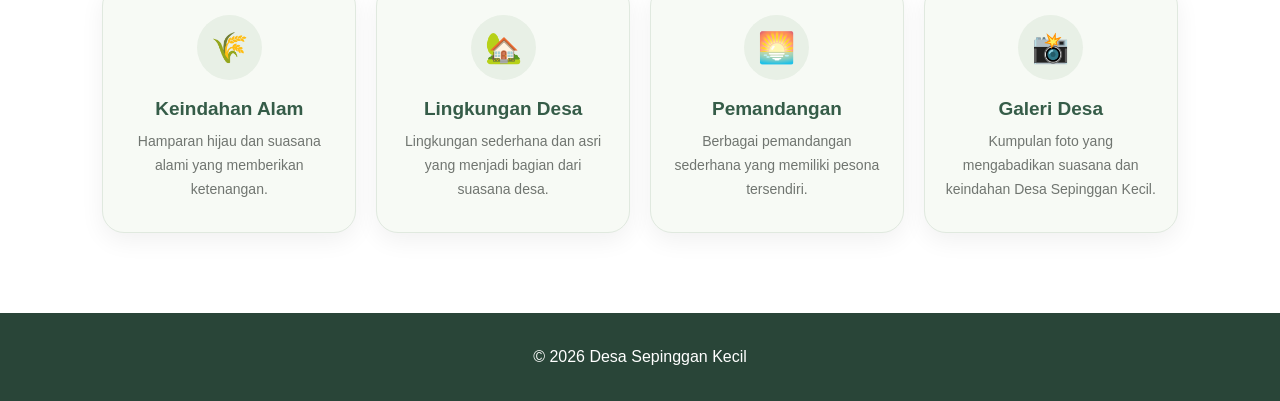
==== commit e50c52e7: "Update index.html" ====
--- a/index.html
+++ b/index.html
@@ -15,7 +15,7 @@
 <nav>
 
     <div class="logo">
-        Desa Sepinggan Kecil
+      🌿 Desa Sepinggan Kecil
     </div>
 
     <ul>
--- a/style.css
+++ b/style.css
@@ -2354,4 +2354,473 @@
         text-align: center;
         padding: 11px 0;
     }
-    }
+ /* =========================================
+   LOKASI DESA - FINAL
+========================================= */
+
+.lokasi-hero {
+    min-height: 390px;
+    margin-top: 95px;
+    padding: 80px 20px 70px;
+
+    position: relative;
+    overflow: hidden;
+
+    display: flex;
+    align-items: center;
+    justify-content: center;
+
+    text-align: center;
+
+    background:
+        linear-gradient(
+            rgba(43, 76, 58, 0.88),
+            rgba(93, 121, 78, 0.78)
+        );
+
+    color: white;
+}
+
+
+/* HIASAN */
+
+.lokasi-decoration {
+    position: absolute;
+    opacity: 0.22;
+    z-index: 1;
+}
+
+.dekorasi-kiri {
+    left: 6%;
+    bottom: 20px;
+    font-size: 70px;
+    transform: rotate(-18deg);
+}
+
+.dekorasi-kanan {
+    right: 6%;
+    bottom: 15px;
+    font-size: 75px;
+    transform: rotate(15deg);
+}
+
+
+/* ISI HERO */
+
+.lokasi-hero-content {
+    position: relative;
+    z-index: 2;
+    max-width: 700px;
+}
+
+.lokasi-hero-content span {
+    display: inline-block;
+
+    color: #e3c47f;
+
+    font-size: 14px;
+    font-weight: bold;
+
+    letter-spacing: 3px;
+
+    margin-bottom: 15px;
+}
+
+.lokasi-hero-content h1 {
+    font-size: 48px;
+    line-height: 1.15;
+
+    margin: 0 0 17px;
+}
+
+.lokasi-hero-content p {
+    max-width: 570px;
+
+    margin: auto;
+
+    font-size: 17px;
+    line-height: 1.8;
+}
+
+
+/* =========================================
+   BAGIAN INFORMASI
+========================================= */
+
+.lokasi-section {
+    padding: 75px 6% 90px;
+
+    background: #f7f8f3;
+}
+
+
+/* KARTU */
+
+.lokasi-card {
+    max-width: 850px;
+
+    margin: auto;
+
+    display: block;
+
+    padding: 40px 45px;
+
+    background: #edf3e6;
+
+    border-radius: 28px;
+
+    border: 1px solid #dce7d5;
+
+    box-shadow:
+        0 12px 35px rgba(53, 92, 72, 0.12);
+
+    position: relative;
+    overflow: hidden;
+}
+
+
+/* HIASAN KARTU */
+
+.lokasi-card::after {
+    content: "🌿";
+
+    position: absolute;
+
+    right: 25px;
+    bottom: 15px;
+
+    font-size: 60px;
+
+    opacity: 0.12;
+}
+
+
+/* ICON */
+
+.lokasi-icon {
+    width: 60px;
+    height: 60px;
+
+    margin-bottom: 18px;
+
+    display: flex;
+    align-items: center;
+    justify-content: center;
+
+    background: #dce9d3;
+
+    border-radius: 17px;
+
+    font-size: 28px;
+}
+
+
+/* JUDUL */
+
+.lokasi-info h2 {
+    color: #355c48;
+
+    font-size: 30px;
+
+    margin: 0 0 12px;
+}
+
+
+/* DESKRIPSI */
+
+.lokasi-description {
+    color: #667169;
+
+    font-size: 16px;
+
+    line-height: 1.8;
+
+    margin: 0 0 25px;
+
+    max-width: 700px;
+}
+
+
+/* =========================================
+   DETAIL LOKASI
+========================================= */
+
+.lokasi-detail {
+    display: flex;
+
+    align-items: flex-start;
+
+    gap: 15px;
+
+    padding: 17px 0;
+
+    border-top: 1px solid #dce5d7;
+}
+
+.lokasi-detail span {
+    width: 30px;
+
+    flex-shrink: 0;
+
+    font-size: 22px;
+}
+
+.lokasi-detail strong {
+    display: block;
+
+    color: #4d6744;
+
+    font-size: 17px;
+
+    margin-bottom: 4px;
+}
+
+.lokasi-detail p {
+    margin: 0;
+
+    color: #737a74;
+
+    font-size: 14px;
+
+    line-height: 1.6;
+}
+
+
+/* =========================================
+   KOORDINAT
+========================================= */
+
+.lokasi-koordinat {
+    margin-top: 10px;
+
+    padding: 18px 20px;
+
+    background: rgba(255,255,255,0.68);
+
+    border: 1px solid #dce6d8;
+
+    border-radius: 16px;
+
+    text-align: center;
+}
+
+.lokasi-koordinat strong {
+    display: block;
+
+    color: #4d6543;
+
+    font-size: 16px;
+
+    margin-bottom: 8px;
+}
+
+.lokasi-koordinat p {
+    margin: 0;
+
+    color: #626b64;
+
+    font-size: 15px;
+
+    letter-spacing: 0.5px;
+}
+
+
+/* =========================================
+   TOMBOL GOOGLE MAPS
+========================================= */
+
+.btn-lokasi {
+    display: block;
+
+    width: fit-content;
+
+    min-width: 230px;
+
+    margin: 25px auto 0;
+
+    padding: 14px 28px;
+
+    background: #d88b43;
+
+    color: white;
+
+    text-decoration: none;
+
+    text-align: center;
+
+    border-radius: 30px;
+
+    font-size: 15px;
+
+    font-weight: bold;
+
+    box-shadow:
+        0 8px 20px rgba(180, 112, 50, 0.20);
+
+    transition: 0.3s ease;
+}
+
+.btn-lokasi:hover {
+    background: #c47731;
+
+    transform: translateY(-3px);
+}
+
+
+/* =========================================
+   PETA GOOGLE MAPS
+========================================= */
+
+.lokasi-map {
+    max-width: 850px;
+
+    margin: 50px auto 0;
+
+    overflow: hidden;
+
+    background: white;
+
+    border: 6px solid white;
+
+    border-radius: 28px;
+
+    box-shadow:
+        0 12px 35px rgba(53, 92, 72, 0.13);
+}
+
+.lokasi-map iframe {
+    display: block;
+
+    width: 100%;
+
+    height: 430px;
+
+    border: 0;
+}
+
+
+/* =========================================
+   LOKASI - HP
+========================================= */
+
+@media (max-width: 768px) {
+
+    .lokasi-hero {
+        min-height: 360px;
+
+        margin-top: 105px;
+
+        padding: 65px 20px 60px;
+    }
+
+    .lokasi-hero-content span {
+        font-size: 12px;
+    }
+
+    .lokasi-hero-content h1 {
+        font-size: 34px;
+    }
+
+    .lokasi-hero-content p {
+        font-size: 15px;
+        line-height: 1.7;
+    }
+
+
+    .dekorasi-kiri {
+        left: -10px;
+        font-size: 50px;
+    }
+
+    .dekorasi-kanan {
+        right: -5px;
+        font-size: 55px;
+    }
+
+
+    .lokasi-section {
+        padding: 45px 6% 60px;
+    }
+
+
+    .lokasi-card {
+        padding: 28px 22px;
+
+        border-radius: 23px;
+    }
+
+
+    .lokasi-icon {
+        width: 52px;
+        height: 52px;
+
+        font-size: 23px;
+
+        border-radius: 15px;
+    }
+
+
+    .lokasi-info h2 {
+        font-size: 25px;
+    }
+
+
+    .lokasi-description {
+        font-size: 14px;
+
+        line-height: 1.7;
+    }
+
+
+    .lokasi-detail {
+        gap: 11px;
+
+        padding: 15px 0;
+    }
+
+
+    .lokasi-detail strong {
+        font-size: 16px;
+    }
+
+
+    .lokasi-detail p {
+        font-size: 13px;
+    }
+
+
+    .lokasi-koordinat {
+        padding: 16px 10px;
+    }
+
+
+    .lokasi-koordinat p {
+        font-size: 13px;
+    }
+
+
+    .btn-lokasi {
+        width: 100%;
+
+        min-width: 0;
+
+        padding: 13px 15px;
+
+        font-size: 14px;
+    }
+
+
+    .lokasi-map {
+        margin-top: 35px;
+
+        border-width: 4px;
+
+        border-radius: 22px;
+    }
+
+
+    .lokasi-map iframe {
+        height: 350px;
+    }
+
+}   
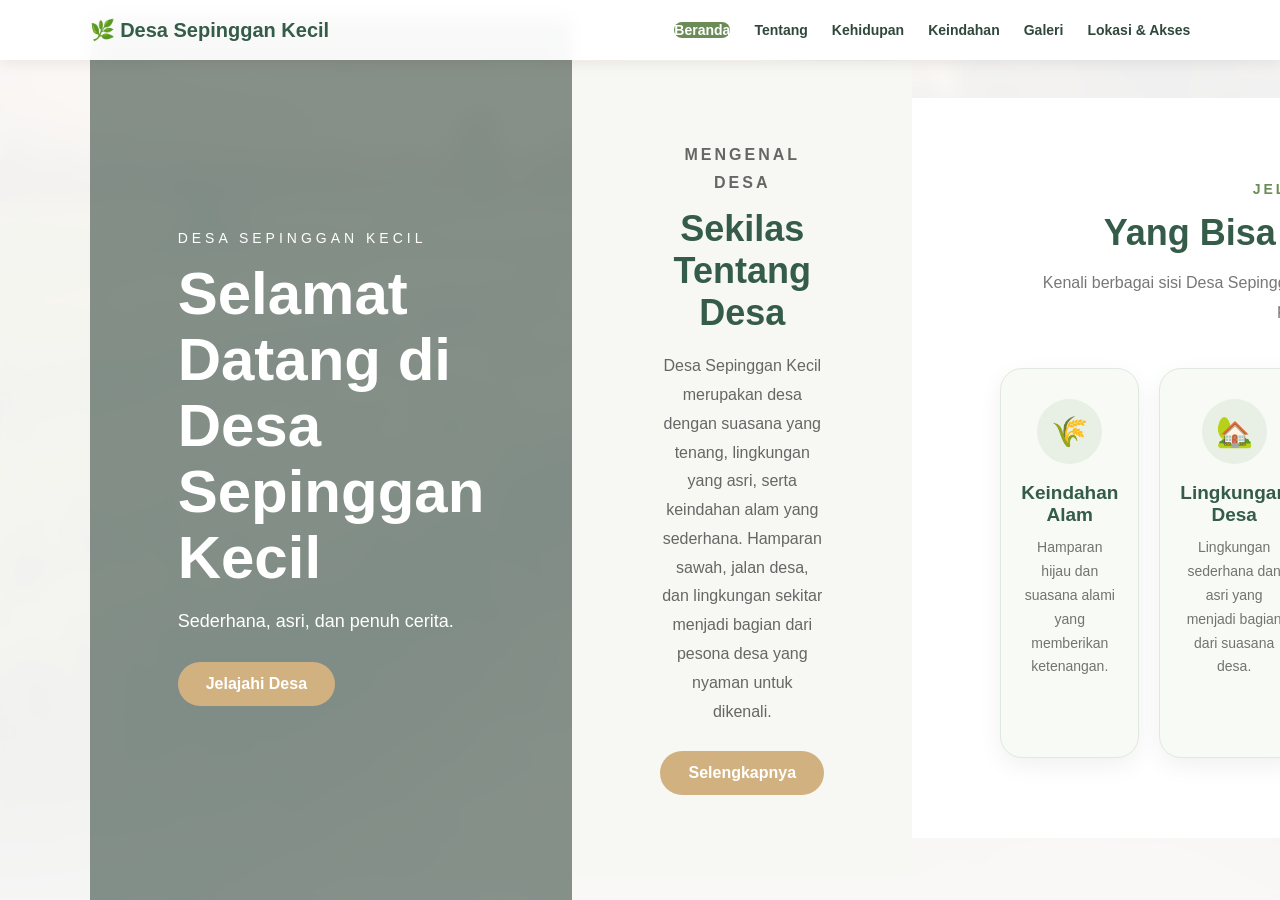
==== commit 064398f1: "Update index.html" ====
--- a/index.html
+++ b/index.html
@@ -14,9 +14,9 @@
 
 <nav>
 
-    <div class="logo">
-      🌿 Desa Sepinggan Kecil
-    </div>
+    </head><body><nav><div class="logo">
+    🌿 <span>Desa Sepinggan Kecil</span>
+</div>
 
     <ul>
         <li><a href="index.html" class="active">Beranda</a></li>
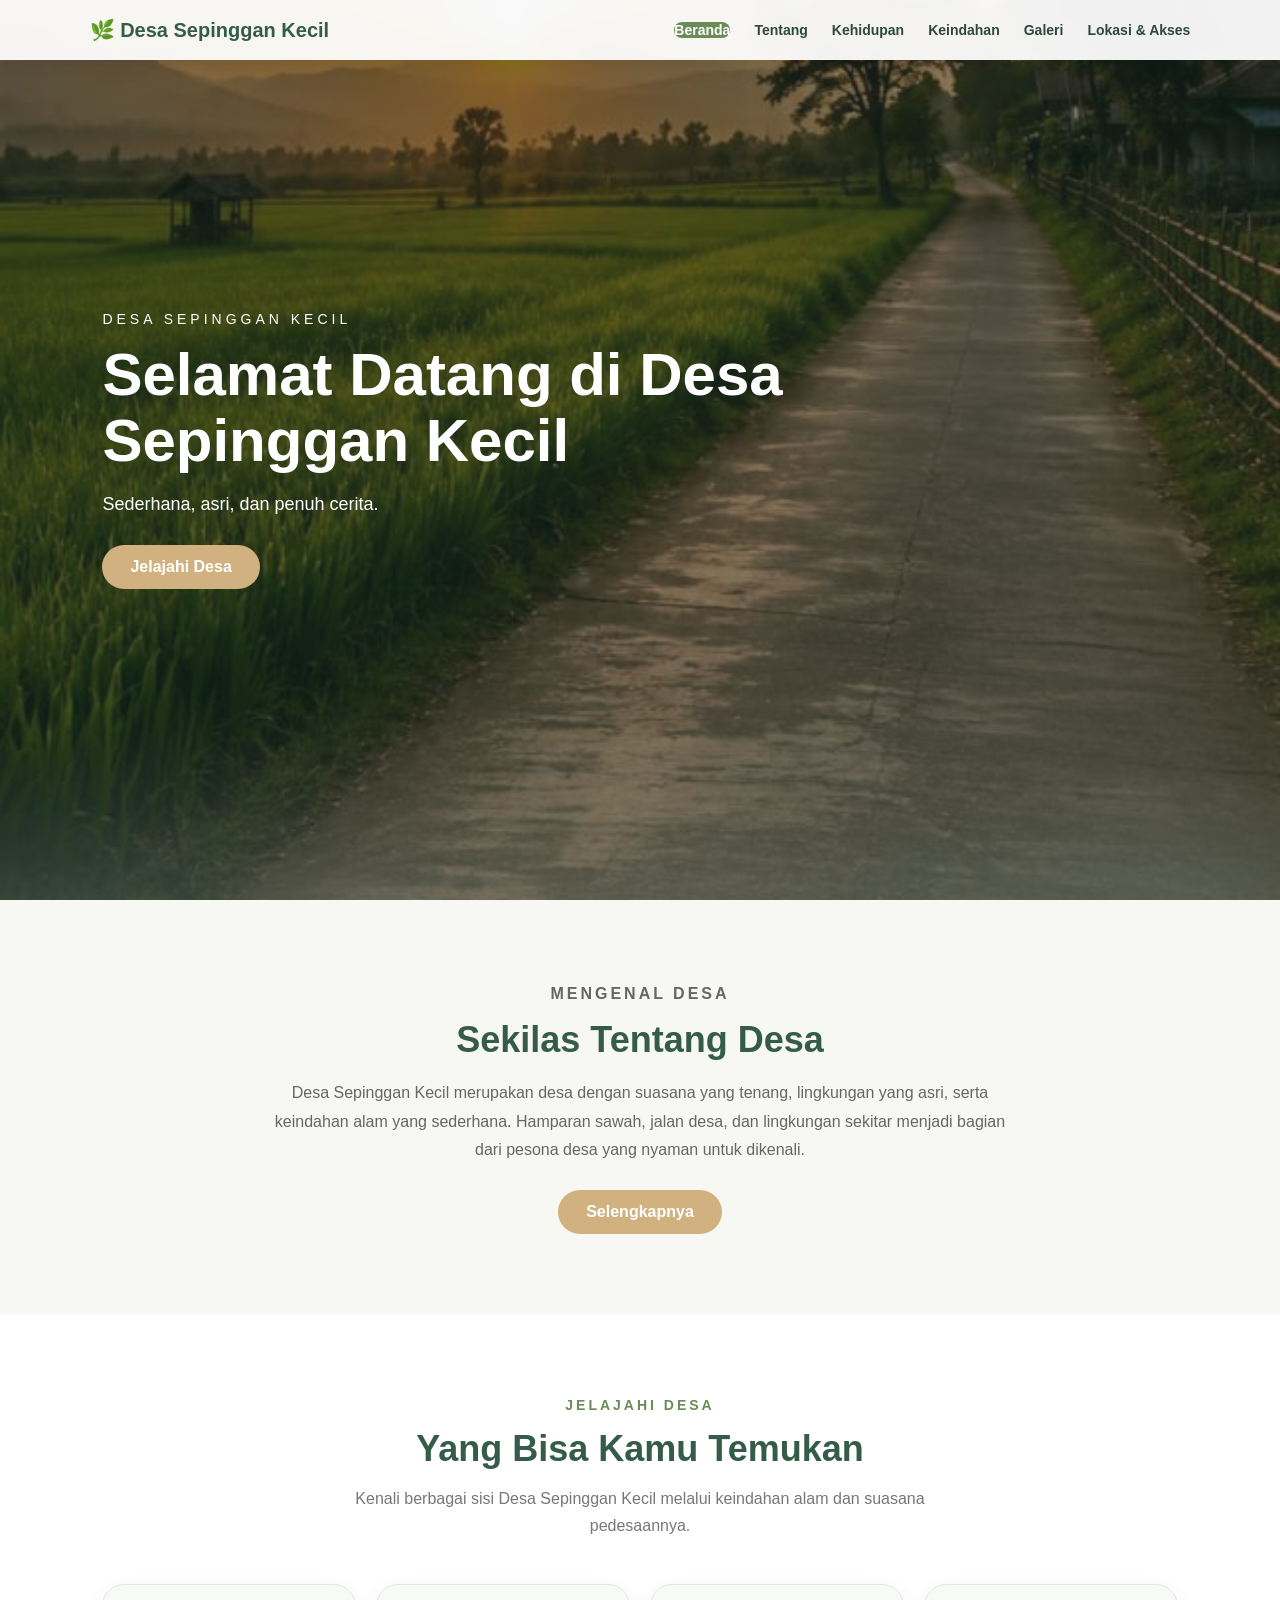
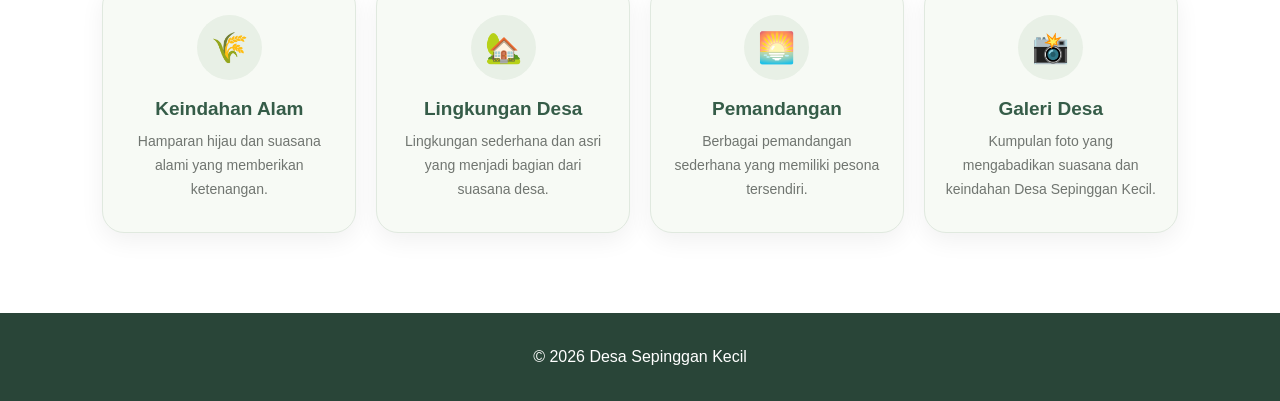
==== commit fb8422a7: "Update index.html" ====
--- a/index.html
+++ b/index.html
@@ -14,7 +14,7 @@
 
 <nav>
 
-    </head><body><nav><div class="logo">
+    <div class="logo">
     🌿 <span>Desa Sepinggan Kecil</span>
 </div>
 
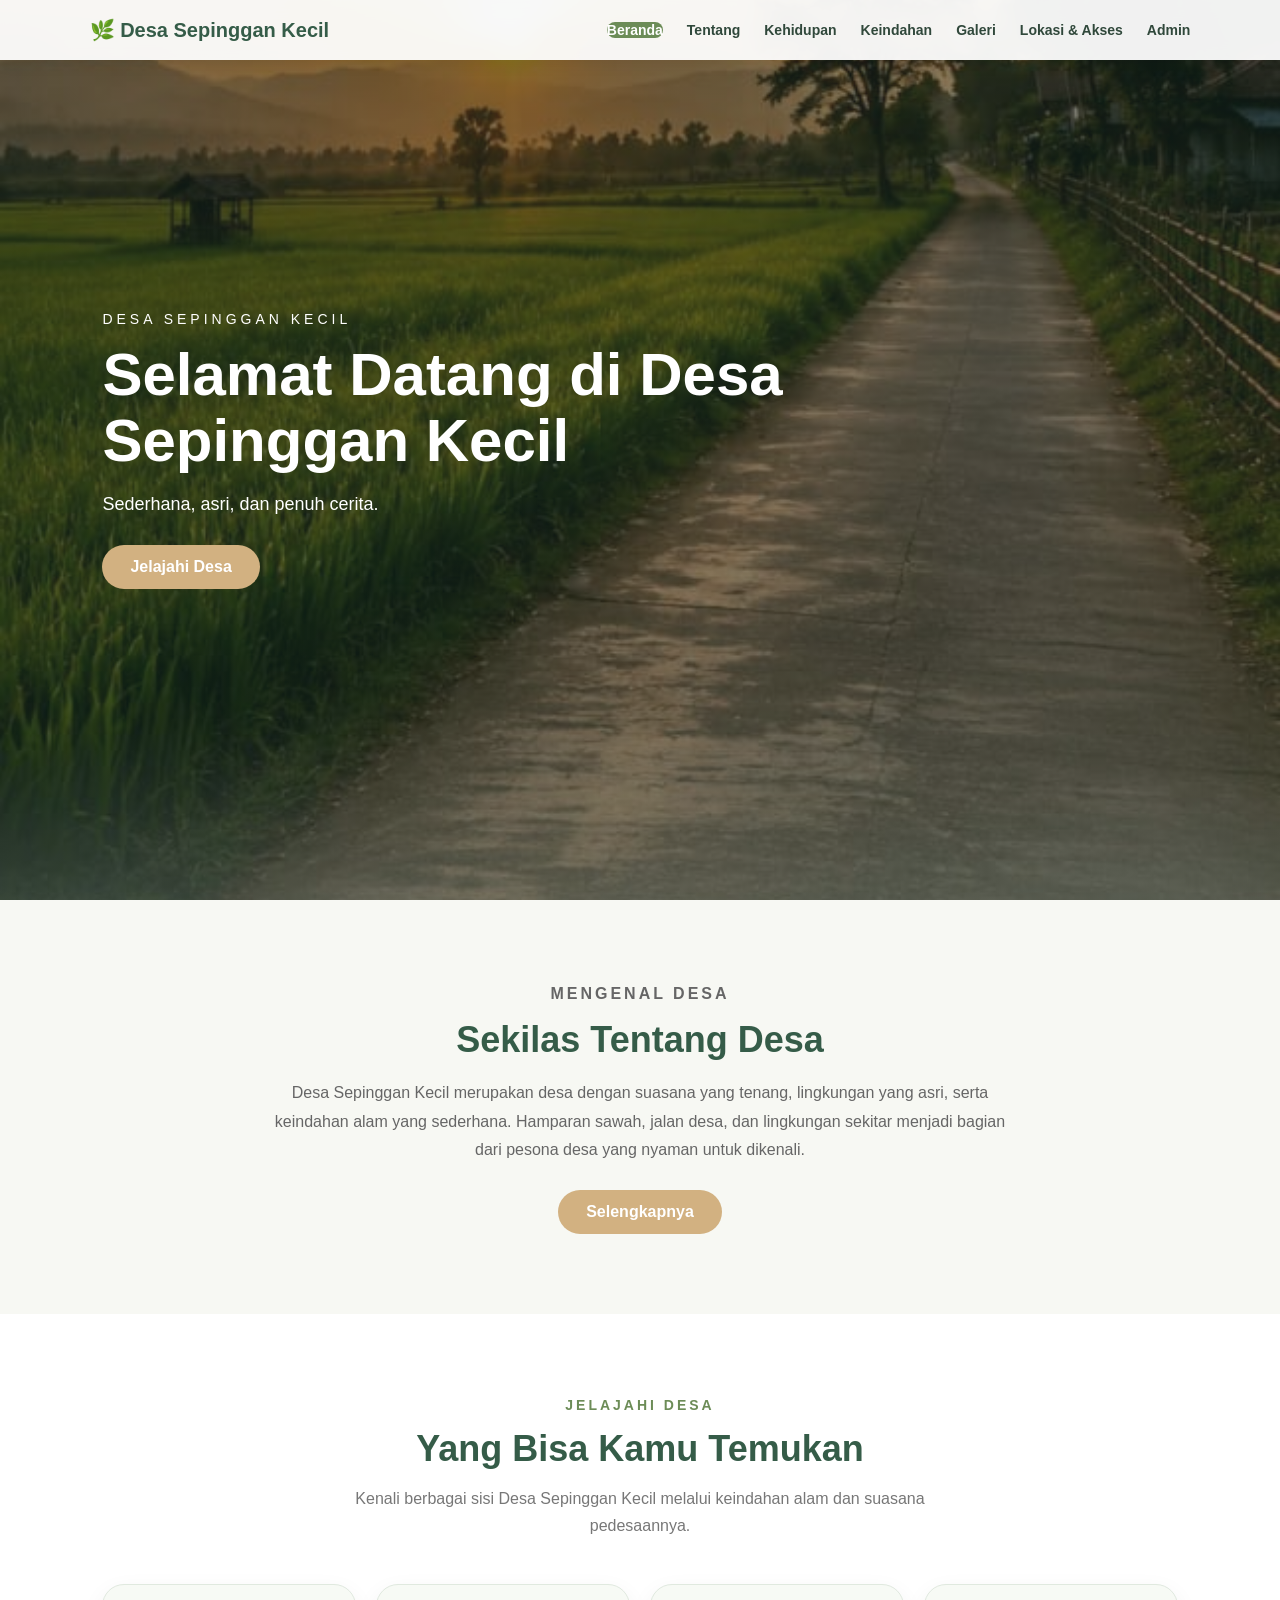
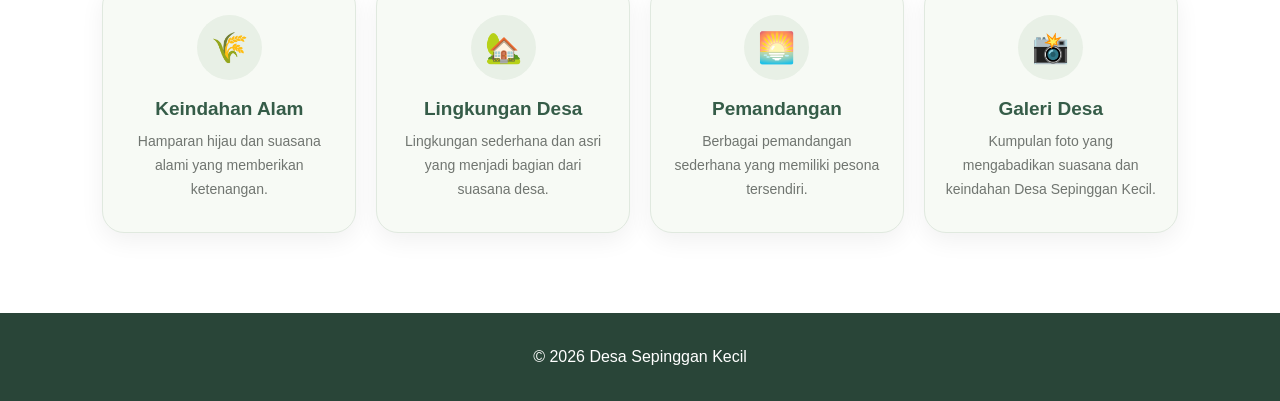
==== commit 54ff77a5: "Update index.html" ====
--- a/index.html
+++ b/index.html
@@ -6,6 +6,8 @@
     <meta name="viewport" content="width=device-width, initial-scale=1.0">
 
     <title>Desa Sepinggan Kecil</title>
+
+    <meta name="description" content="Website Desa Sepinggan Kecil, Kecamatan Semparuk, Kabupaten Sambas.">
 
     <link rel="stylesheet" href="style.css">
 </head>
@@ -25,6 +27,7 @@
         <li><a href="keindahan.html">Keindahan</a></li>
         <li><a href="galeri.html">Galeri</a></li>
         <li><a href="lokasi.html">Lokasi & Akses</a></li>
+        <li><a href="admin.html" class="admin-link">Admin</a></li>
     </ul>
 
 </nav>
--- a/style.css
+++ b/style.css
@@ -2824,3 +2824,309 @@
     }
 
 }   
+/* =========================================
+   KRITIK & SARAN
+========================================= */
+
+.kritik-section {
+    padding: 90px 6%;
+    background:
+        linear-gradient(
+            rgba(247, 248, 243, 0.94),
+            rgba(247, 248, 243, 0.94)
+        ),
+        url("background-sawah.jpg") center/cover no-repeat;
+}
+
+.kritik-container {
+    width: 100%;
+    max-width: 900px;
+    margin: auto;
+}
+
+
+/* HEADER */
+
+.kritik-header {
+    text-align: center;
+    margin-bottom: 40px;
+}
+
+.kritik-header span {
+    display: inline-block;
+    padding: 9px 20px;
+
+    background: #e4f0e2;
+    color: #355c48;
+
+    border-radius: 30px;
+
+    font-size: 14px;
+    font-weight: bold;
+    letter-spacing: 1px;
+
+    margin-bottom: 18px;
+}
+
+.kritik-header h2 {
+    color: #355c48;
+    font-size: 42px;
+    margin-bottom: 15px;
+}
+
+.kritik-header p {
+    color: #6f7d75;
+    font-size: 16px;
+    line-height: 1.7;
+    max-width: 650px;
+    margin: auto;
+}
+
+
+/* FORM */
+
+#kritikForm {
+    background: rgba(255,255,255,0.96);
+
+    padding: 40px;
+
+    border-radius: 28px;
+
+    box-shadow:
+        0 12px 35px rgba(53, 92, 72, 0.12);
+
+    border: 1px solid #e2e9e1;
+}
+
+.form-group {
+    margin-bottom: 24px;
+}
+
+.form-group label {
+    display: block;
+
+    color: #355c48;
+
+    font-size: 16px;
+    font-weight: bold;
+
+    margin-bottom: 9px;
+}
+
+.form-group input,
+.form-group select,
+.form-group textarea {
+    width: 100%;
+
+    padding: 14px 16px;
+
+    border: 1px solid #ccd8d0;
+
+    border-radius: 13px;
+
+    background: #ffffff;
+
+    color: #40574b;
+
+    font-family: Arial, sans-serif;
+
+    font-size: 15px;
+
+    outline: none;
+
+    transition: 0.3s;
+}
+
+
+/* FOCUS */
+
+.form-group input:focus,
+.form-group select:focus,
+.form-group textarea:focus {
+    border-color: #6c8c57;
+
+    box-shadow:
+        0 0 0 3px rgba(108, 140, 87, 0.12);
+}
+
+
+/* TEXTAREA */
+
+.form-group textarea {
+    min-height: 150px;
+
+    resize: vertical;
+
+    line-height: 1.6;
+}
+
+
+/* PLACEHOLDER */
+
+.form-group input::placeholder,
+.form-group textarea::placeholder {
+    color: #9aa7a1;
+}
+
+
+/* TOMBOL */
+
+.btn-kritik {
+    width: 100%;
+
+    border: none;
+
+    padding: 15px 20px;
+
+    background: #356859;
+
+    color: white;
+
+    border-radius: 30px;
+
+    font-size: 16px;
+
+    font-weight: bold;
+
+    cursor: pointer;
+
+    transition: 0.3s;
+
+    box-shadow:
+        0 7px 18px rgba(53, 104, 89, 0.20);
+}
+
+.btn-kritik:hover {
+    background: #294f43;
+
+    transform: translateY(-2px);
+}
+
+
+/* STATUS */
+
+#statusKritik {
+    text-align: center;
+
+    margin-top: 18px;
+
+    font-size: 14px;
+
+    color: #52705f;
+}
+
+
+/* =========================================
+   KRITIK & SARAN - HP
+========================================= */
+
+@media (max-width: 768px) {
+
+    .kritik-section {
+        padding: 65px 6%;
+    }
+
+    .kritik-header {
+        margin-bottom: 30px;
+    }
+
+    .kritik-header span {
+        font-size: 12px;
+        padding: 8px 16px;
+    }
+
+    .kritik-header h2 {
+        font-size: 30px;
+        line-height: 1.2;
+    }
+
+    .kritik-header p {
+        font-size: 14px;
+    }
+
+    #kritikForm {
+        padding: 25px 20px;
+
+        border-radius: 22px;
+    }
+
+    .form-group {
+        margin-bottom: 20px;
+    }
+
+    .form-group label {
+        font-size: 15px;
+    }
+
+    .form-group input,
+    .form-group select,
+    .form-group textarea {
+        font-size: 14px;
+        padding: 13px 14px;
+    }
+
+    .form-group textarea {
+        min-height: 130px;
+    }
+
+    .btn-kritik {
+        font-size: 15px;
+        padding: 14px;
+    }
+        }
+/* ===== FIX LOKASI UNTUK HP ===== */
+
+@media (max-width: 768px) {
+
+    .lokasi-hero {
+        width: 100% !important;
+        min-height: 390px !important;
+        margin-top: 95px !important;
+        padding: 80px 20px 70px !important;
+        display: flex !important;
+        align-items: center !important;
+        justify-content: center !important;
+        box-sizing: border-box !important;
+    }
+
+    .lokasi-hero-content {
+        width: 100% !important;
+        max-width: 700px !important;
+        text-align: center !important;
+    }
+
+    .lokasi-section {
+        width: 100% !important;
+        display: block !important;
+        padding: 50px 6% 60px !important;
+        box-sizing: border-box !important;
+        background: #f7f8f3 !important;
+    }
+
+    .lokasi-card {
+        width: 100% !important;
+        display: block !important;
+        margin: 0 0 25px 0 !important;
+        padding: 28px 22px !important;
+        box-sizing: border-box !important;
+    }
+
+    .lokasi-info {
+        width: 100% !important;
+        box-sizing: border-box !important;
+    }
+
+    .lokasi-map {
+        width: 100% !important;
+        display: block !important;
+        margin: 0 !important;
+        box-sizing: border-box !important;
+    }
+
+    .lokasi-map iframe {
+        width: 100% !important;
+        height: 300px !important;
+        display: block !important;
+    }
+
+}
